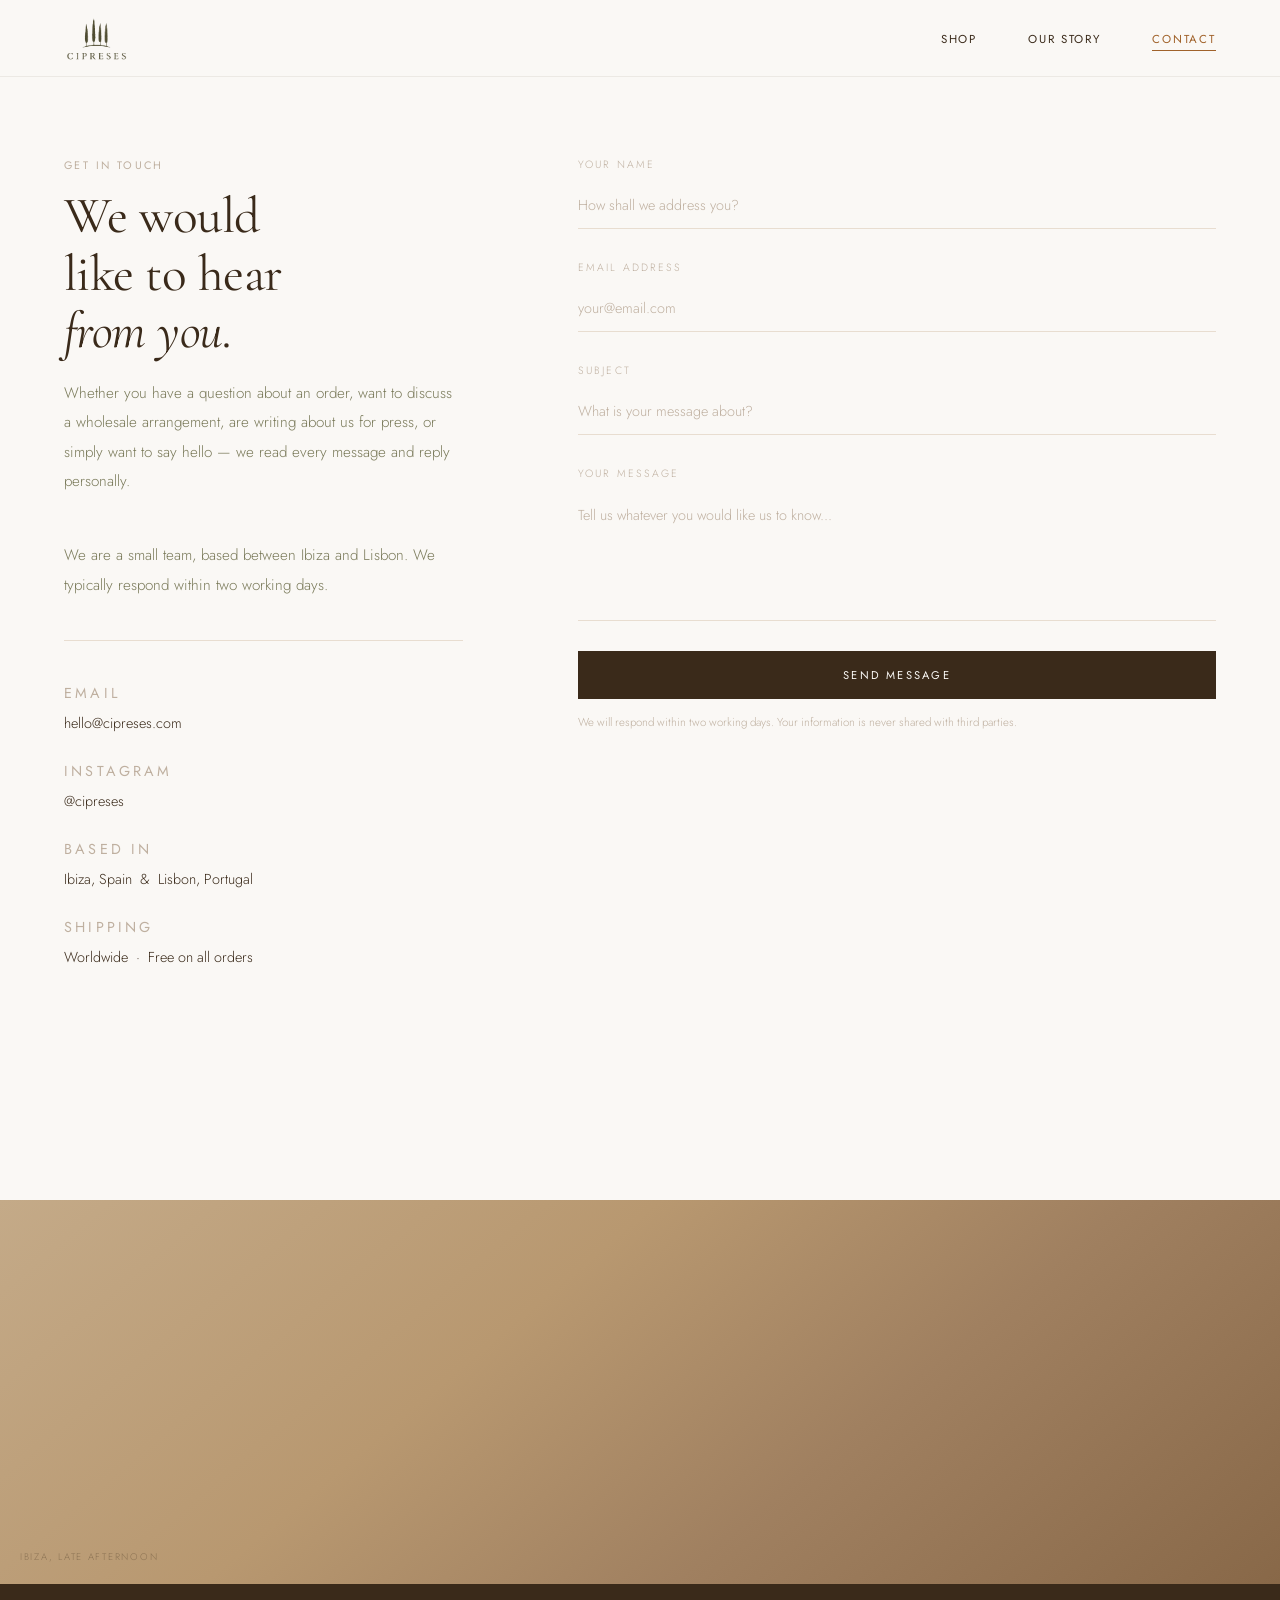
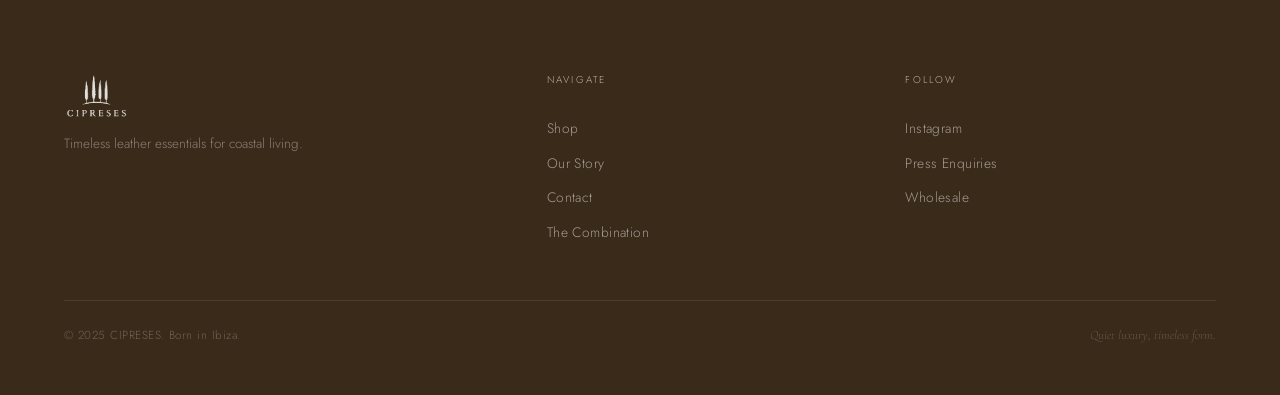
==== contact.html @ 5243de94 "Launch CIPRESES website — complete 5-page build with product photography - index.html, shop.html, pr" ====
<!DOCTYPE html>
<html lang="en">
<head>
  <meta charset="UTF-8">
  <meta name="viewport" content="width=device-width, initial-scale=1.0">
  <meta name="description" content="Contact CIPRESES — for product questions, press enquiries, wholesale, or just to say hello. Born in Ibiza, open to the world.">
  <title>Contact — CIPRESES</title>
  <link rel="preconnect" href="https://fonts.googleapis.com">
  <link rel="preconnect" href="https://fonts.gstatic.com" crossorigin>
  <link href="https://fonts.googleapis.com/css2?family=Cormorant+Garamond:ital,wght@0,300;0,400;0,500;0,600;1,300;1,400;1,500&family=Jost:wght@300;400;500&display=swap" rel="stylesheet">
  <link rel="stylesheet" href="style.css">
</head>
<body>

  <!-- ======= NAVIGATION ======= -->
  <nav class="nav solid" aria-label="Main navigation">
    <a href="index.html" class="nav-logo">
      <img src="images/logo.png" alt="CIPRESES" class="nav-logo-img" width="66" height="46">
    </a>

    <ul class="nav-links" role="list">
      <li><a href="shop.html">Shop</a></li>
      <li><a href="story.html">Our Story</a></li>
      <li><a href="contact.html">Contact</a></li>
    </ul>

    <button class="nav-toggle" aria-label="Open menu" aria-expanded="false">
      <span></span><span></span><span></span>
    </button>
  </nav>

  <nav class="mobile-menu" aria-label="Mobile navigation">
    <a href="shop.html">Shop</a>
    <a href="story.html">Our Story</a>
    <a href="contact.html">Contact</a>
  </nav>

  <!-- ======= CONTACT LAYOUT ======= -->
  <main>
    <div class="wrap contact-layout">

      <!-- Aside — info -->
      <aside class="contact-aside reveal">
        <span class="label" style="display:block;margin-bottom:14px;">Get in Touch</span>
        <h2>We would<br>like to hear<br><em style="font-style:italic;">from you.</em></h2>
        <p>
          Whether you have a question about an order, want to discuss a wholesale
          arrangement, are writing about us for press, or simply want to say hello —
          we read every message and reply personally.
        </p>
        <p style="margin-bottom:0;">
          We are a small team, based between Ibiza and Lisbon. We typically respond
          within two working days.
        </p>

        <hr class="hr" style="margin:40px 0;">

        <div class="contact-details">
          <div class="cd-item">
            <span class="label">Email</span>
            <a href="mailto:hello@cipreses.com">hello@cipreses.com</a>
          </div>
          <div class="cd-item">
            <span class="label">Instagram</span>
            <a href="#" rel="noopener">@cipreses</a>
          </div>
          <div class="cd-item">
            <span class="label">Based in</span>
            <span>Ibiza, Spain &nbsp;&amp;&nbsp; Lisbon, Portugal</span>
          </div>
          <div class="cd-item">
            <span class="label">Shipping</span>
            <span>Worldwide &nbsp;·&nbsp; Free on all orders</span>
          </div>
        </div>
      </aside>

      <!-- Form -->
      <div class="reveal reveal-d2">
        <form class="contact-form-wrap js-contact-form" novalidate aria-label="Contact form">
          <div class="form-group">
            <label class="form-label" for="name">Your Name</label>
            <input
              class="form-input"
              type="text"
              id="name"
              name="name"
              placeholder="How shall we address you?"
              required
              autocomplete="name"
            >
          </div>

          <div class="form-group">
            <label class="form-label" for="email">Email Address</label>
            <input
              class="form-input"
              type="email"
              id="email"
              name="email"
              placeholder="your@email.com"
              required
              autocomplete="email"
            >
          </div>

          <div class="form-group">
            <label class="form-label" for="subject">Subject</label>
            <input
              class="form-input"
              type="text"
              id="subject"
              name="subject"
              placeholder="What is your message about?"
            >
          </div>

          <div class="form-group">
            <label class="form-label" for="message">Your Message</label>
            <textarea
              class="form-textarea"
              id="message"
              name="message"
              placeholder="Tell us whatever you would like us to know..."
              required
            ></textarea>
          </div>

          <div>
            <button type="submit" class="btn btn-dark" style="width:100%;">Send Message</button>
            <p style="font-size:0.72rem;color:var(--taupe);margin-top:14px;line-height:1.7;">
              We will respond within two working days. Your information is never shared with third parties.
            </p>
          </div>
        </form>

        <div class="form-success" role="alert">
          <span style="font-family:'Cormorant Garamond',serif;font-size:1.4rem;font-style:italic;display:block;margin-bottom:10px;">
            Thank you.
          </span>
          Your message has been received. We will be in touch within two working days.
        </div>
      </div>

    </div>

    <!-- ======= EDITORIAL BAND ======= -->
    <section aria-hidden="true" style="margin-top:var(--sec);">
      <div class="photo photo--dusk" style="width:100%;height:clamp(220px,30vw,420px);">
        <span class="photo-label">Ibiza, Late Afternoon</span>
      </div>
    </section>

  </main>

  <!-- ======= FOOTER ======= -->
  <footer class="footer">
    <div class="wrap">
      <div class="footer-grid">
        <div class="footer-brand">
          <a href="index.html" class="nav-logo" style="margin-bottom:14px;">
            <img src="images/logo.png" alt="CIPRESES" class="nav-logo-img" width="66" height="46">
          </a>
          <p>Timeless leather essentials for coastal living.</p>
        </div>

        <nav class="footer-links" aria-label="Footer navigation">
          <span class="footer-col-title">Navigate</span>
          <a href="shop.html">Shop</a>
          <a href="story.html">Our Story</a>
          <a href="contact.html">Contact</a>
          <a href="product.html">The Combination</a>
        </nav>

        <div class="footer-links">
          <span class="footer-col-title">Follow</span>
          <a href="#" rel="noopener">Instagram</a>
          <a href="contact.html">Press Enquiries</a>
          <a href="contact.html">Wholesale</a>
        </div>
      </div>

      <div class="footer-bottom">
        <span class="footer-copy">&copy; 2025 CIPRESES. Born in Ibiza.</span>
        <span class="footer-origin">Quiet luxury, timeless form.</span>
      </div>
    </div>
  </footer>

  <script src="script.js"></script>
</body>
</html>
---- style.css ----
/* ============================================================
   CIPRESES — Mediterranean Leather Lifestyle
   style.css
   ============================================================ */

@import url('https://fonts.googleapis.com/css2?family=Cormorant+Garamond:ital,wght@0,300;0,400;0,500;0,600;1,300;1,400;1,500&family=Jost:wght@300;400;500&display=swap');

/* ---- Variables ---- */
:root {
  --warm-white: #FAF8F5;
  --sand:       #E8DDD0;
  --taupe:      #BFB0A0;
  --cognac:     #A0622A;
  --espresso:   #3A2A1A;
  --olive:      #7A7A5A;
  --ivory:      #F5F0E8;

  --font-serif: 'Cormorant Garamond', Georgia, serif;
  --font-sans:  'Jost', system-ui, sans-serif;

  --nav-h: 76px;
  --max-w: 1380px;
  --pad:   clamp(24px, 5vw, 80px);
  --sec:   clamp(64px, 9vw, 128px);

  --ease: cubic-bezier(0.25, 0.46, 0.45, 0.94);
  --dur:  0.5s;
}

/* ---- Reset ---- */
*, *::before, *::after { box-sizing: border-box; margin: 0; padding: 0; }

html {
  scroll-behavior: smooth;
  -webkit-font-smoothing: antialiased;
  -moz-osx-font-smoothing: grayscale;
}

body {
  font-family: var(--font-sans);
  background: var(--warm-white);
  color: var(--espresso);
  font-size: 16px;
  line-height: 1.7;
  font-weight: 300;
}

img { display: block; max-width: 100%; }
a   { color: inherit; text-decoration: none; }
ul  { list-style: none; }
button { cursor: pointer; }

/* ---- Typography ---- */
h1, h2, h3, h4 {
  font-family: var(--font-serif);
  font-weight: 400;
  line-height: 1.12;
  letter-spacing: -0.01em;
}

h1 { font-size: clamp(2.8rem, 6vw,  5.5rem); }
h2 { font-size: clamp(2rem,   4vw,  3.5rem); }
h3 { font-size: clamp(1.4rem, 2.5vw, 2rem);  }
h4 { font-size: clamp(1.1rem, 2vw,  1.5rem); }

.label {
  font-family: var(--font-sans);
  font-size: 0.68rem;
  font-weight: 400;
  letter-spacing: 0.22em;
  text-transform: uppercase;
  color: var(--taupe);
}

/* ---- Navigation ---- */
.nav {
  position: fixed;
  top: 0; left: 0; right: 0;
  z-index: 1000;
  height: var(--nav-h);
  display: flex;
  align-items: center;
  justify-content: space-between;
  padding: 0 var(--pad);
  transition:
    background-color 0.45s var(--ease),
    backdrop-filter  0.45s var(--ease),
    box-shadow       0.45s var(--ease);
}

.nav.scrolled,
.nav.solid {
  background: rgba(250, 248, 245, 0.92);
  backdrop-filter: blur(14px);
  -webkit-backdrop-filter: blur(14px);
  box-shadow: 0 1px 0 rgba(58, 42, 26, 0.07);
}

.nav-logo {
  display: flex;
  align-items: center;
  gap: 11px;
}

/* Real logo image */
.nav-logo-img {
  height: 46px;
  width: auto;
  display: block;
  transition: filter 0.45s var(--ease);
}

/* Invert to white on transparent dark nav (hero / story hero) */
.nav.on-dark:not(.scrolled) .nav-logo-img {
  filter: brightness(0) invert(1);
}

/* White on dark footer */
.footer .nav-logo-img {
  filter: brightness(0) invert(1);
  opacity: 0.85;
}

.nav.on-dark .nav-links a    { color: rgba(250,248,245,0.85); }
.nav.on-dark .nav-toggle span { background: var(--warm-white); }

.nav.on-dark.scrolled .nav-links a   { color: var(--espresso); }
.nav.on-dark.scrolled .nav-toggle span { background: var(--espresso); }

/* ---- Real photo images ---- */
.real-img {
  display: block;
  width: 100%;
  height: 100%;
  object-fit: cover;
  object-position: center;
}

.nav-links {
  display: flex;
  gap: clamp(28px, 4vw, 52px);
  align-items: center;
}

.nav-links a {
  font-size: 0.72rem;
  font-weight: 400;
  letter-spacing: 0.16em;
  text-transform: uppercase;
  color: var(--espresso);
  position: relative;
  transition: color var(--dur) var(--ease);
}

.nav-links a::after {
  content: '';
  position: absolute;
  bottom: -4px; left: 0;
  width: 0; height: 1px;
  background: var(--cognac);
  transition: width var(--dur) var(--ease);
}

.nav-links a:hover           { color: var(--cognac); }
.nav-links a:hover::after    { width: 100%; }
.nav-links a.active::after   { width: 100%; color: var(--cognac); }
.nav-links a.active          { color: var(--cognac); }

/* Mobile nav toggle */
.nav-toggle {
  display: none;
  flex-direction: column;
  justify-content: center;
  gap: 5px;
  background: none;
  border: none;
  padding: 4px;
}

.nav-toggle span {
  display: block;
  width: 22px; height: 1px;
  background: var(--espresso);
  transition: all 0.32s var(--ease);
}

.nav-toggle.open span:nth-child(1) { transform: translateY(6px) rotate(45deg); }
.nav-toggle.open span:nth-child(2) { opacity: 0; transform: scaleX(0); }
.nav-toggle.open span:nth-child(3) { transform: translateY(-6px) rotate(-45deg); }

/* Mobile menu overlay */
.mobile-menu {
  position: fixed;
  top: var(--nav-h); left: 0; right: 0;
  background: var(--warm-white);
  padding: 48px var(--pad) 56px;
  display: none;
  flex-direction: column;
  gap: 36px;
  z-index: 998;
  border-top: 1px solid var(--sand);
}

.mobile-menu.open { display: flex; }

.mobile-menu a {
  font-family: var(--font-serif);
  font-size: 2.4rem;
  font-weight: 300;
  letter-spacing: 0.04em;
  color: var(--espresso);
  transition: color var(--dur) var(--ease);
}

.mobile-menu a:hover { color: var(--cognac); }

/* ---- Buttons ---- */
.btn {
  display: inline-block;
  font-family: var(--font-sans);
  font-size: 0.7rem;
  font-weight: 400;
  letter-spacing: 0.2em;
  text-transform: uppercase;
  padding: 15px 36px;
  border: 1px solid transparent;
  transition: all var(--dur) var(--ease);
  cursor: pointer;
  background: none;
}

.btn-dark {
  background: var(--espresso);
  color: var(--warm-white);
  border-color: var(--espresso);
}
.btn-dark:hover {
  background: var(--cognac);
  border-color: var(--cognac);
}

.btn-outline {
  background: transparent;
  color: var(--espresso);
  border-color: var(--espresso);
}
.btn-outline:hover {
  background: var(--espresso);
  color: var(--warm-white);
}

.btn-outline-light {
  background: transparent;
  color: var(--warm-white);
  border-color: rgba(250,248,245,0.45);
}
.btn-outline-light:hover {
  background: var(--warm-white);
  color: var(--espresso);
  border-color: var(--warm-white);
}

.btn-ghost {
  background: transparent;
  border: none;
  padding-left: 0; padding-right: 0;
  position: relative;
  color: var(--espresso);
}
.btn-ghost::after {
  content: '';
  position: absolute;
  bottom: 1px; left: 0;
  width: 100%; height: 1px;
  background: var(--espresso);
  transition: background var(--dur) var(--ease);
}
.btn-ghost:hover             { color: var(--cognac); }
.btn-ghost:hover::after      { background: var(--cognac); }

/* ---- Photo Placeholders ---- */
.photo {
  position: relative;
  overflow: hidden;
  background: linear-gradient(145deg, var(--sand) 0%, var(--taupe) 55%, #A89070 100%);
}

.photo--hero {
  background: linear-gradient(
    152deg,
    #D2C4A8 0%,
    #C4B090 18%,
    #B09870 40%,
    #9A8460 62%,
    #826A4C 80%,
    #6C5840 100%
  );
}

.photo--warm {
  background: linear-gradient(140deg, #D8C8B0 0%, #C8B898 35%, #B8A880 65%, #A09065 100%);
}

.photo--dusk {
  background: linear-gradient(140deg, #C4AA88 0%, #B89870 38%, #A08060 65%, #886848 100%);
}

.photo--light {
  background: linear-gradient(140deg, var(--ivory) 0%, var(--sand) 55%, #D4C8B4 100%);
}

.photo--product-a {
  background: linear-gradient(145deg, #CEBEA4 0%, #BEA888 40%, #AE9878 75%, #9A8464 100%);
}

.photo--product-b {
  background: linear-gradient(145deg, #C8B898 0%, #B8A880 38%, #A08868 68%, #8A7055 100%);
}

.photo--product-c {
  background: linear-gradient(145deg, #BEB0A0 0%, #AEA090 38%, #9E9082 68%, #8E8072 100%);
}

.photo--story-1 {
  background: linear-gradient(135deg, #CCC0A8 0%, #C0B090 30%, #B0A080 55%, #A09070 75%, #907E60 100%);
}

.photo--story-2 {
  background: linear-gradient(125deg, #D4C4A8 0%, #C4B490 28%, #B4A07A 55%, #A09068 80%, #908060 100%);
}

.photo-label {
  position: absolute;
  bottom: 18px; left: 20px;
  font-size: 0.6rem;
  letter-spacing: 0.18em;
  text-transform: uppercase;
  color: rgba(58, 42, 26, 0.35);
}

/* ---- Layout Utilities ---- */
.wrap {
  max-width: var(--max-w);
  margin: 0 auto;
  padding: 0 var(--pad);
}

.sec { padding: var(--sec) 0; }

.hr {
  border: none;
  border-top: 1px solid var(--sand);
}

/* ---- Scroll Reveal ---- */
.reveal {
  opacity: 0;
  transform: translateY(28px);
  transition: opacity 0.85s var(--ease), transform 0.85s var(--ease);
}
.reveal.visible {
  opacity: 1;
  transform: none;
}
.reveal-d1 { transition-delay: 0.1s; }
.reveal-d2 { transition-delay: 0.22s; }
.reveal-d3 { transition-delay: 0.38s; }
.reveal-d4 { transition-delay: 0.52s; }

/* ============================================================
   HOMEPAGE — Hero
   ============================================================ */

.hero {
  position: relative;
  height: 100vh;
  min-height: 680px;
  overflow: hidden;
  display: flex;
  align-items: flex-end;
}

.hero-visual {
  position: absolute;
  inset: 0;
}

.hero-visual .photo {
  width: 100%; height: 100%;
}

/* vignette — bottom-left legibility */
.hero-visual::after {
  content: '';
  position: absolute;
  inset: 0;
  background:
    radial-gradient(ellipse 80% 90% at 5% 105%, rgba(40, 28, 16, 0.65) 0%, transparent 60%),
    linear-gradient(to top, rgba(40, 28, 16, 0.25) 0%, transparent 45%);
}

.hero-content {
  position: relative;
  z-index: 2;
  padding: 0 var(--pad) clamp(64px, 11vh, 110px);
  max-width: min(640px, 56%);
}

.hero-label {
  display: block;
  color: var(--sand);
  margin-bottom: 22px;
  opacity: 0.8;
}

.hero-h1 {
  color: var(--warm-white);
  font-size: clamp(3rem, 6.5vw, 5.8rem);
  margin-bottom: 20px;
  line-height: 1.06;
}

.hero-h1 em { font-style: italic; color: var(--sand); }

.hero-sub {
  color: rgba(250, 248, 245, 0.68);
  font-size: clamp(0.88rem, 1.5vw, 1rem);
  line-height: 1.85;
  margin-bottom: 38px;
  max-width: 380px;
}

.hero-scroll {
  position: absolute;
  bottom: 40px; right: var(--pad);
  display: flex;
  align-items: center;
  gap: 14px;
  z-index: 2;
}

.hero-scroll-line {
  width: 44px; height: 1px;
  background: rgba(250,248,245,0.3);
}

.hero-scroll-text {
  font-size: 0.6rem;
  letter-spacing: 0.22em;
  text-transform: uppercase;
  color: rgba(250,248,245,0.35);
}

/* ============================================================
   HOMEPAGE — Teaser
   ============================================================ */

.teaser {
  display: grid;
  grid-template-columns: 1fr 1fr;
}

.teaser-img { aspect-ratio: 3/4; }

.teaser-body {
  display: flex;
  flex-direction: column;
  justify-content: center;
  padding: clamp(48px, 8vw, 100px);
}

.teaser-body .label { margin-bottom: 18px; display: block; }

.teaser-body h2 { margin-bottom: 22px; }

.teaser-body p {
  font-size: 0.95rem;
  color: var(--olive);
  max-width: 380px;
  margin-bottom: 38px;
  line-height: 1.95;
}

/* ============================================================
   HOMEPAGE — Products Preview
   ============================================================ */

.preview-sec { background: var(--ivory); }

.preview-header {
  display: flex;
  justify-content: space-between;
  align-items: flex-end;
  margin-bottom: clamp(40px, 6vw, 72px);
}

.preview-grid {
  display: grid;
  grid-template-columns: 1fr 1fr;
  gap: clamp(18px, 3vw, 36px);
}

.pcard {
  display: block;
}

.pcard-img {
  display: block;
  aspect-ratio: 3/4;
  overflow: hidden;
  margin-bottom: 20px;
}

.pcard-img .photo {
  width: 100%; height: 100%;
  transition: transform 0.75s var(--ease);
}

.pcard:hover .pcard-img .photo { transform: scale(1.04); }

.pcard .label { margin-bottom: 8px; display: block; }

.pcard-name {
  font-family: var(--font-serif);
  font-size: 1.45rem;
  font-weight: 400;
  margin-bottom: 6px;
}

.pcard-price {
  font-size: 0.83rem;
  color: var(--taupe);
  margin-bottom: 14px;
  letter-spacing: 0.04em;
}

/* ============================================================
   HOMEPAGE — Lifestyle Band
   ============================================================ */

.lifestyle-band {
  display: grid;
  grid-template-columns: 1fr 1fr;
  min-height: 600px;
}

.lifestyle-band-img { min-height: 500px; }

.lifestyle-band-body {
  background: var(--espresso);
  display: flex;
  flex-direction: column;
  justify-content: center;
  padding: clamp(48px, 8vw, 100px);
}

.lifestyle-band-body .label { color: rgba(191,176,160,0.7); margin-bottom: 22px; display: block; }

.lifestyle-band-body h2 {
  color: var(--warm-white);
  margin-bottom: 22px;
}

.lifestyle-band-body p {
  color: rgba(250,248,245,0.55);
  font-size: 0.95rem;
  max-width: 360px;
  line-height: 1.95;
  margin-bottom: 38px;
}

/* ============================================================
   HOMEPAGE — Mood Grid
   ============================================================ */

.mood-grid {
  display: grid;
  grid-template-columns: 1.1fr 1fr 1fr;
  grid-template-rows: 320px 240px;
  gap: clamp(10px, 1.5vw, 20px);
}

.mood-item { overflow: hidden; }
.mood-item--tall { grid-row: span 2; }

.mood-item .photo {
  width: 100%; height: 100%;
  transition: transform 0.75s var(--ease);
}

.mood-item:hover .photo { transform: scale(1.04); }

/* ============================================================
   PAGE HEADER (Shop, Contact)
   ============================================================ */

.page-hero {
  padding-top: calc(var(--nav-h) + 80px);
  padding-bottom: 64px;
  text-align: center;
}

.page-hero .label { display: block; margin-bottom: 14px; }

.page-hero h1 { margin-bottom: 0; }

.page-hr { margin: 0; }

/* ============================================================
   SHOP PAGE
   ============================================================ */

.shop-grid {
  display: grid;
  grid-template-columns: repeat(3, 1fr);
  gap: clamp(24px, 3.5vw, 56px);
}

.scard { display: block; }

.scard-img {
  display: block;
  aspect-ratio: 3/4;
  overflow: hidden;
  margin-bottom: 24px;
  position: relative;
}

.scard-img .photo {
  width: 100%; height: 100%;
  transition: transform 0.75s var(--ease);
}

.scard:hover .scard-img .photo { transform: scale(1.04); }

.scard-num {
  position: absolute;
  top: 16px; left: 18px;
  font-size: 0.62rem;
  letter-spacing: 0.15em;
  color: rgba(58, 42, 26, 0.3);
}

.scard-name {
  font-family: var(--font-serif);
  font-size: 1.5rem;
  font-weight: 400;
  margin-bottom: 10px;
}

.scard-desc {
  font-size: 0.88rem;
  color: var(--olive);
  line-height: 1.82;
  margin-bottom: 14px;
  max-width: 320px;
}

.scard-price {
  font-size: 0.82rem;
  color: var(--taupe);
  letter-spacing: 0.04em;
  margin-bottom: 22px;
}

/* ============================================================
   PRODUCT DETAIL PAGE
   ============================================================ */

.pd-layout {
  display: grid;
  grid-template-columns: 1.25fr 1fr;
  padding-top: var(--nav-h);
}

.pd-img {
  position: sticky;
  top: var(--nav-h);
  height: calc(100vh - var(--nav-h));
}

.pd-img .photo { width: 100%; height: 100%; }

.pd-info {
  padding: clamp(40px, 6vw, 80px) clamp(32px, 5vw, 72px) clamp(64px, 8vw, 100px);
}

.pd-breadcrumb {
  display: flex;
  align-items: center;
  gap: 10px;
  font-size: 0.68rem;
  letter-spacing: 0.14em;
  text-transform: uppercase;
  color: var(--taupe);
  margin-bottom: 52px;
}

.pd-breadcrumb span { color: var(--sand); }
.pd-breadcrumb a:hover { color: var(--cognac); }

.pd-name {
  font-family: var(--font-serif);
  font-size: clamp(2rem, 3.5vw, 2.8rem);
  margin-bottom: 12px;
}

.pd-price {
  font-family: var(--font-serif);
  font-size: 1.15rem;
  color: var(--cognac);
  letter-spacing: 0.04em;
  margin-bottom: 32px;
}

.pd-hr { border: none; border-top: 1px solid var(--sand); margin: 28px 0; }

.pd-desc {
  font-size: 0.96rem;
  color: var(--olive);
  line-height: 1.95;
  margin-bottom: 0;
}

.pd-mat-title {
  font-size: 0.66rem;
  letter-spacing: 0.22em;
  text-transform: uppercase;
  color: var(--taupe);
  margin-bottom: 12px;
}

.pd-materials {
  font-size: 0.88rem;
  color: var(--espresso);
  line-height: 2;
}

.pd-materials li { padding-left: 18px; position: relative; }
.pd-materials li::before {
  content: '—';
  position: absolute; left: 0;
  color: var(--taupe);
}

.pd-actions {
  margin-top: 40px;
  display: flex;
  flex-direction: column;
  gap: 12px;
}

.pd-actions .btn { width: 100%; text-align: center; }

.pd-waitlist-msg {
  display: none;
  font-size: 0.84rem;
  color: var(--olive);
  font-style: italic;
  text-align: center;
  padding: 18px;
  border: 1px solid var(--sand);
  line-height: 1.7;
}

/* ============================================================
   STORY PAGE
   ============================================================ */

.story-hero {
  position: relative;
  height: 78vh;
  min-height: 540px;
  display: flex;
  align-items: flex-end;
  overflow: hidden;
  padding-top: var(--nav-h);
}

.story-hero-visual {
  position: absolute;
  inset: 0;
}

.story-hero-visual .photo { width: 100%; height: 100%; }

.story-hero-overlay {
  position: absolute;
  inset: 0;
  background: linear-gradient(to top, rgba(40,28,16,0.75) 0%, rgba(40,28,16,0.2) 55%, transparent 100%);
}

.story-hero-content {
  position: relative;
  z-index: 2;
  padding: 0 var(--pad) clamp(52px, 9vh, 100px);
}

.story-hero-content .label {
  color: var(--sand);
  display: block;
  margin-bottom: 18px;
  opacity: 0.8;
}

.story-hero-content h1 {
  color: var(--warm-white);
  max-width: 720px;
  font-size: clamp(2.6rem, 5.5vw, 5rem);
}

/* Story body: sidebar + content */
.story-layout {
  display: grid;
  grid-template-columns: 220px 1fr;
  gap: clamp(40px, 7vw, 100px);
  max-width: var(--max-w);
  margin: 0 auto;
  padding: var(--sec) var(--pad);
}

.story-aside { padding-top: 6px; }

.story-aside .label { display: block; margin-bottom: 18px; }

.story-chapter-nav {
  display: flex;
  flex-direction: column;
  gap: 10px;
  position: sticky;
  top: calc(var(--nav-h) + 24px);
}

.story-chapter-nav a {
  font-size: 0.83rem;
  color: var(--taupe);
  letter-spacing: 0.04em;
  line-height: 1.5;
  transition: color var(--dur) var(--ease);
  padding: 3px 0;
}

.story-chapter-nav a:hover { color: var(--cognac); }

.story-main { min-width: 0; }

.story-chapter { margin-bottom: clamp(56px, 8vw, 96px); }

.story-ch-num {
  font-size: 0.62rem;
  letter-spacing: 0.26em;
  color: var(--taupe);
  text-transform: uppercase;
  display: block;
  margin-bottom: 14px;
}

.story-chapter h2 { margin-bottom: 22px; }

.story-chapter p {
  font-size: 1rem;
  line-height: 2.05;
  color: var(--espresso);
  margin-bottom: 18px;
}

.story-chapter p:last-child { margin-bottom: 0; }

.story-img-block {
  margin: clamp(36px, 5vw, 64px) 0;
}

.story-img-block .photo {
  width: 100%;
  aspect-ratio: 16/9;
}

.story-pull {
  border-left: 2px solid var(--cognac);
  padding: 10px 32px;
  margin: 40px 0;
}

.story-pull p {
  font-family: var(--font-serif);
  font-size: clamp(1.2rem, 2.5vw, 1.75rem);
  font-style: italic;
  color: var(--espresso);
  line-height: 1.55;
  margin: 0 !important;
}

/* ============================================================
   CONTACT PAGE
   ============================================================ */

.contact-layout {
  display: grid;
  grid-template-columns: 1fr 1.6fr;
  gap: clamp(48px, 9vw, 140px);
  padding-top: calc(var(--nav-h) + 80px);
  padding-bottom: var(--sec);
}

.contact-aside h2 { margin-bottom: 18px; }

.contact-aside > p {
  font-size: 0.95rem;
  color: var(--olive);
  line-height: 1.95;
  margin-bottom: 44px;
}

.contact-details { display: flex; flex-direction: column; gap: 24px; }

.cd-item { display: flex; flex-direction: column; gap: 5px; }

.cd-item .label { color: var(--taupe); }

.cd-item a,
.cd-item span {
  font-size: 0.9rem;
  color: var(--espresso);
  transition: color var(--dur) var(--ease);
}

.cd-item a:hover { color: var(--cognac); }

/* Form */
.contact-form-wrap { display: flex; flex-direction: column; gap: 30px; }

.form-group { display: flex; flex-direction: column; gap: 8px; }

.form-label {
  font-size: 0.66rem;
  letter-spacing: 0.2em;
  text-transform: uppercase;
  color: var(--taupe);
}

.form-input,
.form-textarea {
  background: transparent;
  border: none;
  border-bottom: 1px solid var(--sand);
  padding: 12px 0;
  font-family: var(--font-sans);
  font-size: 0.95rem;
  font-weight: 300;
  color: var(--espresso);
  outline: none;
  width: 100%;
  transition: border-color var(--dur) var(--ease);
}

.form-input:focus,
.form-textarea:focus  { border-bottom-color: var(--cognac); }

.form-input::placeholder,
.form-textarea::placeholder { color: var(--taupe); font-size: 0.9rem; }

.form-textarea {
  resize: none;
  height: 130px;
  line-height: 1.7;
}

.form-success {
  display: none;
  font-size: 0.9rem;
  color: var(--olive);
  font-style: italic;
  text-align: center;
  padding: 22px;
  border: 1px solid var(--sand);
  line-height: 1.7;
}

/* ---- Product interior detail strip ---- */
.pd-detail-strip { border-top: 1px solid var(--sand); }

.pd-detail-strip-inner {
  display: grid;
  grid-template-columns: 1fr 1fr;
}

.pd-detail-img { overflow: hidden; min-height: 420px; }

.pd-detail-img img {
  width: 100%; height: 100%;
  object-fit: cover;
  object-position: center top;
  display: block;
  transition: transform 0.75s var(--ease);
}

.pd-detail-img:hover img { transform: scale(1.02); }

.pd-detail-body {
  background: var(--ivory);
  display: flex;
  flex-direction: column;
  justify-content: center;
  padding: clamp(40px, 6vw, 80px);
}

.pd-detail-body .label { display: block; margin-bottom: 16px; }
.pd-detail-body h3 { margin-bottom: 18px; }
.pd-detail-body p { font-size: 0.92rem; color: var(--olive); line-height: 1.95; }

@media (max-width: 768px) {
  .pd-detail-strip-inner { grid-template-columns: 1fr; }
  .pd-detail-img { min-height: 320px; }
}

/* ============================================================
   FOOTER
   ============================================================ */

.footer {
  background: var(--espresso);
  color: var(--warm-white);
  padding: clamp(52px, 7vw, 88px) 0 clamp(32px, 4vw, 48px);
}

.footer-grid {
  display: grid;
  grid-template-columns: 1.4fr 1fr 1fr;
  gap: 48px;
  margin-bottom: 56px;
}

.footer-brand .nav-logo { margin-bottom: 14px; }
.footer-brand .nav-logo-text { color: var(--warm-white); }
.footer-brand .nav-logo-icon { color: var(--warm-white); }

.footer-brand p {
  font-size: 0.84rem;
  color: rgba(250,248,245,0.42);
  max-width: 240px;
  line-height: 1.85;
}

.footer-col-title {
  font-size: 0.62rem;
  letter-spacing: 0.22em;
  text-transform: uppercase;
  color: var(--taupe);
  display: block;
  margin-bottom: 18px;
}

.footer-links {
  display: flex;
  flex-direction: column;
  gap: 11px;
}

.footer-links a {
  font-size: 0.86rem;
  color: rgba(250,248,245,0.55);
  letter-spacing: 0.03em;
  transition: color var(--dur) var(--ease);
}

.footer-links a:hover { color: var(--warm-white); }

.footer-bottom {
  border-top: 1px solid rgba(250,248,245,0.09);
  padding-top: 24px;
  display: flex;
  justify-content: space-between;
  align-items: center;
}

.footer-copy {
  font-size: 0.73rem;
  color: rgba(250,248,245,0.28);
  letter-spacing: 0.04em;
}

.footer-origin {
  font-family: var(--font-serif);
  font-style: italic;
  font-size: 0.8rem;
  color: rgba(250,248,245,0.22);
}

/* ============================================================
   RESPONSIVE — 1100px
   ============================================================ */

@media (max-width: 1100px) {
  .lifestyle-band { grid-template-columns: 1fr; }
  .lifestyle-band-img { min-height: 420px; }

  .teaser { grid-template-columns: 1fr; }
  .teaser-img { aspect-ratio: 16/10; }
  .teaser-body { padding: clamp(40px, 6vw, 64px); }

  .shop-grid { grid-template-columns: 1fr 1fr; }

  .pd-layout { grid-template-columns: 1fr; }
  .pd-img {
    position: relative;
    height: 70vh;
    top: 0;
  }

  .story-layout { grid-template-columns: 1fr; }
  .story-aside { display: none; }

  .contact-layout { grid-template-columns: 1fr; }

  .footer-grid { grid-template-columns: 1fr 1fr; }
}

/* ============================================================
   RESPONSIVE — 768px
   ============================================================ */

@media (max-width: 768px) {
  :root { --nav-h: 62px; }

  .nav-links { display: none; }
  .nav-toggle { display: flex; }

  .hero-content { max-width: none; }
  .hero-h1 { font-size: clamp(2.4rem, 9vw, 3.5rem); }

  .preview-header {
    flex-direction: column;
    align-items: flex-start;
    gap: 20px;
  }

  .preview-grid { grid-template-columns: 1fr; }

  .mood-grid {
    grid-template-columns: 1fr 1fr;
    grid-template-rows: auto;
  }
  .mood-item--tall { grid-row: span 1; }

  .shop-grid { grid-template-columns: 1fr; }

  .story-hero-content h1 { font-size: clamp(2rem, 7vw, 3rem); }

  .footer-grid { grid-template-columns: 1fr; }

  .footer-bottom {
    flex-direction: column;
    gap: 10px;
    text-align: center;
  }
}

/* ============================================================
   RESPONSIVE — 480px
   ============================================================ */

@media (max-width: 480px) {
  .mood-grid { grid-template-columns: 1fr; }
  .lifestyle-band-body { padding: 44px 24px; }
  .pd-info { padding: 32px 20px 56px; }
}
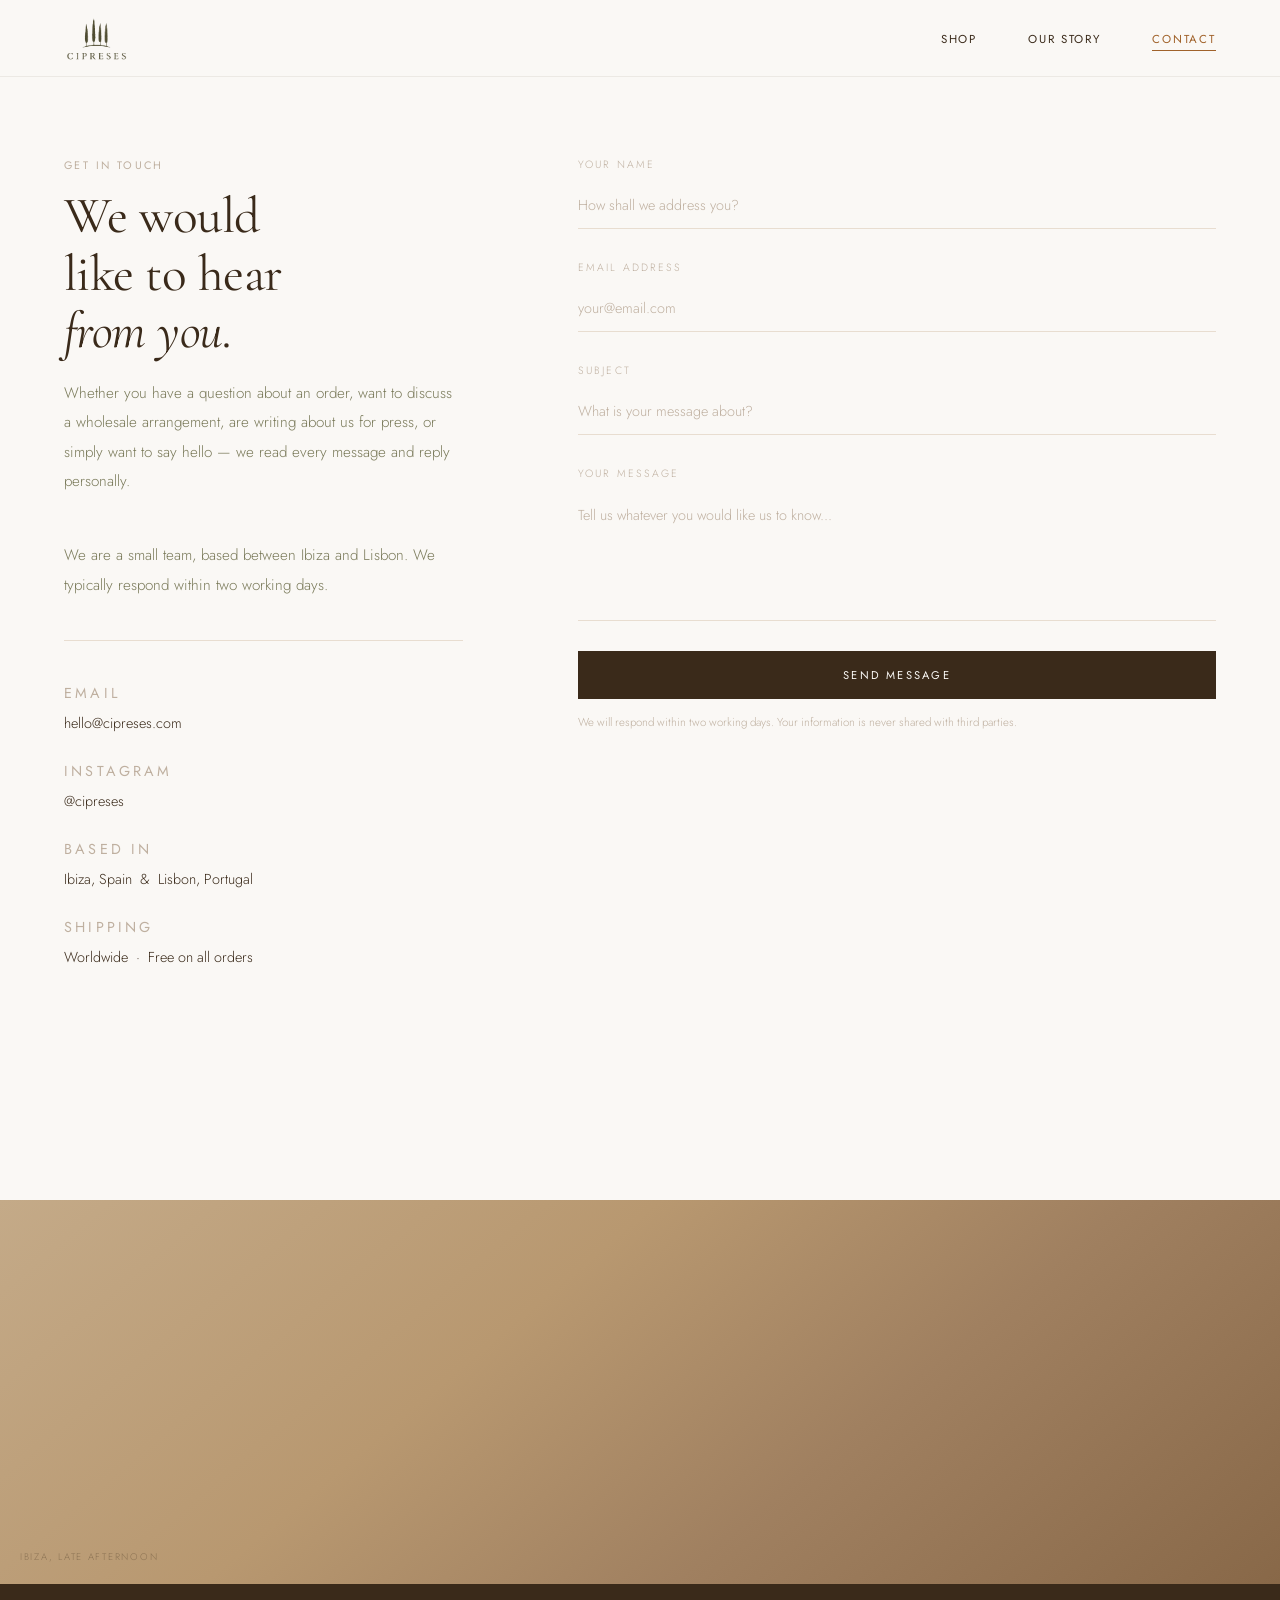
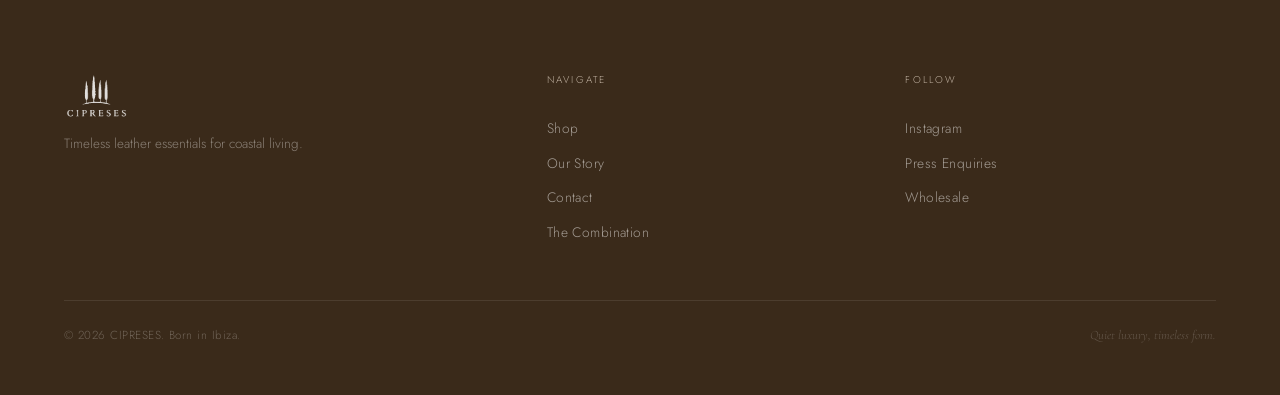
==== commit d39a0777: "Update footer copyright year to 2026 across all pages Co-Authored-By: Claude Sonnet 4.6 <noreply@ant" ====
--- a/contact.html
+++ b/contact.html
@@ -181,7 +181,7 @@
       </div>
 
       <div class="footer-bottom">
-        <span class="footer-copy">&copy; 2025 CIPRESES. Born in Ibiza.</span>
+        <span class="footer-copy">&copy; 2026 CIPRESES. Born in Ibiza.</span>
         <span class="footer-origin">Quiet luxury, timeless form.</span>
       </div>
     </div>
